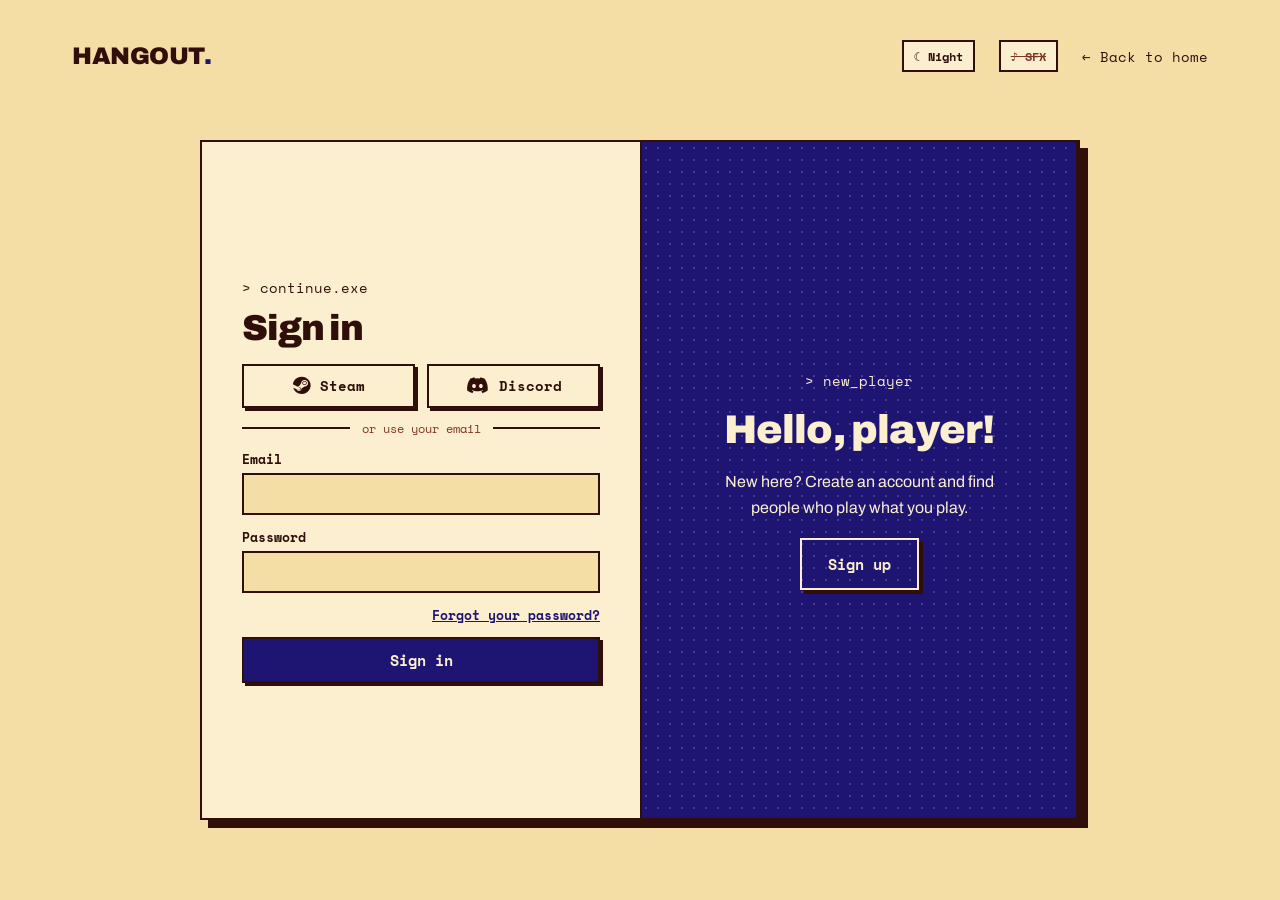
==== frontend/auth.html @ eedc788b "frontend adding avatars" ====
<!doctype html>
<html lang="en">

<head>
  <meta charset="utf-8">
  <meta name="viewport" content="width=device-width, initial-scale=1">
  <script src="js/theme-init.js"></script>
  <title>Log in · Hangout</title>
  <link rel="preconnect" href="https://fonts.googleapis.com">
  <link rel="preconnect" href="https://fonts.gstatic.com" crossorigin>
  <link rel="stylesheet"
    href="https://fonts.googleapis.com/css2?family=Archivo:wght@400;500;800;900&family=Space+Mono:wght@400;700&display=swap">
  <link rel="stylesheet" href="https://cdnjs.cloudflare.com/ajax/libs/font-awesome/6.4.2/css/all.min.css">
  <link rel="stylesheet" href="css/base.css">
  <link rel="stylesheet" href="css/components.css">
  <link rel="stylesheet" href="css/fx.css">
  <link rel="stylesheet" href="css/auth.css">
  <link rel="stylesheet" href="css/theme.css">
  <script src="js/fx.js" defer></script>
  <script src="js/auth.js" defer></script>
</head>

<body>
  <div class="page auth-page">

    <header class="site-header">
      <a href="index.html" class="logo">HANGOUT<span class="logo__dot">.</span></a>
      <nav class="site-nav">
        <a href="index.html" class="nav-link">← Back to home</a>
      </nav>
    </header>

    <main class="auth-main">
      <h1 class="visually-hidden">Log in or create a Hangout account</h1>

      <!-- is-loading stops the slide animation from playing when the page first opens -->
      <div class="auth is-loading" id="auth">

        <!-- ===== Sign up ===== -->
        <div class="auth__form-wrap auth__form-wrap--signup" id="signup-wrap" inert>
          <form class="auth-form" id="signup-form" novalidate>
            <p class="auth-form__label">&gt; new_player.exe</p>
            <h2 class="auth-form__title">Create account</h2>

            <div class="social">
              <button type="button" class="btn btn--social"
                data-message="Steam sign-in will work once the backend is connected.">
                <i class="fab fa-steam" aria-hidden="true"></i>Steam
              </button>
              <button type="button" class="btn btn--social"
                data-message="Discord sign-in will work once the backend is connected.">
                <i class="fab fa-discord" aria-hidden="true"></i>Discord
              </button>
            </div>

            <p class="auth-divider">or use your email</p>

            <div class="field">
              <label class="field__label" for="su-username">Username</label>
              <input class="field__input" id="su-username" name="username" type="text" autocomplete="username"
                data-rule="username" aria-describedby="su-username-error">
              <p class="field__error" id="su-username-error"></p>
            </div>

            <div class="field">
              <label class="field__label" for="su-email">Email</label>
              <input class="field__input" id="su-email" name="email" type="email" autocomplete="email" data-rule="email"
                aria-describedby="su-email-error">
              <p class="field__error" id="su-email-error"></p>
            </div>

            <div class="field">
              <label class="field__label" for="su-password">Password</label>
              <input class="field__input" id="su-password" name="password" type="password" autocomplete="new-password"
                data-rule="newPassword" aria-describedby="su-password-error">
              <p class="field__error" id="su-password-error"></p>
            </div>

            <div class="field">
              <label class="field__label" for="su-confirm">Confirm password</label>
              <input class="field__input" id="su-confirm" name="confirm" type="password" autocomplete="new-password"
                data-rule="confirmPassword" aria-describedby="su-confirm-error">
              <p class="field__error" id="su-confirm-error"></p>
            </div>

            <p class="form-status" role="status"></p>
            <button type="submit" class="btn btn--primary btn--block">Sign up</button>

            <!-- Only shown on phones, where the sliding panel is hidden -->
            <p class="auth-switch">Already have an account?
              <button type="button" class="link-btn" data-show="signin">Sign in</button>
            </p>
          </form>
        </div>

        <!-- ===== Sign in ===== -->
        <div class="auth__form-wrap auth__form-wrap--signin" id="signin-wrap">
          <form class="auth-form" id="signin-form" novalidate>
            <p class="auth-form__label">&gt; continue.exe</p>
            <h2 class="auth-form__title">Sign in</h2>

            <div class="social">
              <button type="button" class="btn btn--social"
                data-message="Steam sign-in will work once the backend is connected.">
                <i class="fab fa-steam" aria-hidden="true"></i>Steam
              </button>
              <button type="button" class="btn btn--social"
                data-message="Discord sign-in will work once the backend is connected.">
                <i class="fab fa-discord" aria-hidden="true"></i>Discord
              </button>
            </div>

            <p class="auth-divider">or use your email</p>

            <div class="field">
              <label class="field__label" for="si-email">Email</label>
              <input class="field__input" id="si-email" name="email" type="email" autocomplete="email" data-rule="email"
                aria-describedby="si-email-error">
              <p class="field__error" id="si-email-error"></p>
            </div>

            <div class="field">
              <label class="field__label" for="si-password">Password</label>
              <input class="field__input" id="si-password" name="password" type="password"
                autocomplete="current-password" data-rule="password" aria-describedby="si-password-error">
              <p class="field__error" id="si-password-error"></p>
            </div>

            <div class="auth-form__row">
              <button type="button" class="link-btn"
                data-message="Password reset will work once the backend is connected.">Forgot your password?</button>
            </div>

            <p class="form-status" role="status"></p>
            <button type="submit" class="btn btn--primary btn--block">Sign in</button>

            <p class="auth-switch">No account yet?
              <button type="button" class="link-btn" data-show="signup">Sign up</button>
            </p>
          </form>
        </div>

        <!-- ===== Sliding blue panel ===== -->
        <div class="auth__toggle-wrap">
          <div class="auth__toggle">
            <!-- Shown next to the SIGN UP form -->
            <div class="toggle-panel toggle-panel--left" id="panel-left" inert>
              <p class="toggle-panel__label">&gt; returning_player</p>
              <p class="toggle-panel__title">Welcome back<span class="blink">!</span></p>
              <p class="toggle-panel__text">Already have an account? Sign in and pick up where you left off.</p>
              <button type="button" class="btn btn--ghost" data-show="signin">Sign in</button>
            </div>

            <!-- Shown next to the SIGN IN form -->
            <div class="toggle-panel toggle-panel--right" id="panel-right">
              <p class="toggle-panel__label">&gt; new_player</p>
              <p class="toggle-panel__title">Hello, player<span class="blink">!</span></p>
              <p class="toggle-panel__text">New here? Create an account and find people who play what you play.</p>
              <button type="button" class="btn btn--ghost" data-show="signup">Sign up</button>
            </div>
          </div>
        </div>

      </div>
    </main>

  </div>
</body>

</html>
---- frontend/css/base.css ----
/* ===== Design tokens: change the look here, nowhere else ===== */
:root {
  /* ===== Parchment day (the default theme) ===== */
  --bg: #F5DDA6;            /* parchment page */
  --surface: #FBEFD0;       /* cards, boxes */
  --ink: #300F0A;           /* text, borders, hard shadows */
  --muted: #803520;         /* secondary text */
  --accent: #1E1573;        /* indigo: main buttons, links */
  --accent-hover: #A02018;  /* crimson */
  --yellow: #F0D71E;        /* gold highlights */
  --danger: #A02018;        /* errors */

  /* Text that sits ON a coloured fill */
  --on-ink: #FBEFD0;        /* on --ink or --accent backgrounds */
  --on-yellow: #300F0A;     /* on gold backgrounds */

  /* Diagonal stripe pattern, mixed from the ink colour */
  --hatch: color-mix(in srgb, var(--ink) 12%, transparent);

  --font-display: "Archivo", sans-serif;
  --font-mono: "Space Mono", monospace;

  --border: 2px solid var(--ink);
  --shadow-sm: 3px 3px 0 var(--ink);
  --shadow-md: 4px 4px 0 var(--ink);
  --shadow-lg: 8px 8px 0 var(--ink);

  --page-max: 1280px;
  --page-pad: 72px;
}

/* ===== Reset ===== */
*, *::before, *::after { box-sizing: border-box; }

body {
  margin: 0;
  background: var(--bg);
  color: var(--ink);
  font-family: var(--font-display);
  -webkit-font-smoothing: antialiased;
}

h1, h2, h3, p, figure, blockquote { margin: 0; }
ul, ol { margin: 0; padding: 0; list-style: none; }

a { color: var(--accent); }
a:hover { color: var(--accent-hover); }

/* Visible keyboard focus everywhere */
:focus-visible {
  outline: 3px solid var(--accent);
  outline-offset: 3px;
}

/* Hidden visually but still read by screen readers */
.visually-hidden {
  position: absolute;
  width: 1px;
  height: 1px;
  overflow: hidden;
  clip: rect(0 0 0 0);
  white-space: nowrap;
}

/* Shared retro blink, used by several components */
@keyframes blink {
  50% { opacity: 0; }
}

/* Turn off animation for people who ask for less motion */
@media (prefers-reduced-motion: reduce) {
  *, *::before, *::after {
    animation-duration: 0.001ms !important;
    animation-iteration-count: 1 !important;
    transition-duration: 0.001ms !important;
  }
}

/* The hidden attribute must win over display: flex / grid below.
   (You can move this line into base.css so every page gets it.) */
[hidden] { display: none !important; }
---- frontend/css/components.css ----
/* ===== Page layout ===== */
.page {
  max-width: var(--page-max);
  margin: 0 auto;
  padding: 40px var(--page-pad) 64px;
  display: flex;
  flex-direction: column;
  gap: 52px;
}

/* ===== Header ===== */
.site-header {
  display: flex;
  justify-content: space-between;
  align-items: center;
}

.logo {
  font-weight: 900;
  font-size: 24px;
  letter-spacing: -0.02em;
  color: var(--ink);
  text-decoration: none;
}
.logo:hover { color: var(--ink); }
.logo__dot { color: var(--accent); }

.site-nav {
  display: flex;
  align-items: center;
  gap: 24px;
}

.nav-link {
  font-family: var(--font-mono);
  font-size: 14px;
  color: var(--ink);
  text-decoration: none;
}
.nav-link:hover { text-decoration: underline; color: var(--ink); }

/* ===== Buttons ===== */
.btn {
  display: inline-flex;
  align-items: center;
  justify-content: center;
  height: 52px;
  padding: 0 26px;
  border: var(--border);
  box-shadow: var(--shadow-md);
  font-family: var(--font-mono);
  font-size: 15px;
  text-decoration: none;
  cursor: pointer;
  transition: transform 80ms ease, box-shadow 80ms ease;
}

/* The "press": move the button by the same amount the shadow shrinks */
.btn:hover {
  transform: translate(2px, 2px);
  box-shadow: 2px 2px 0 var(--ink);
}
.btn:active {
  transform: translate(4px, 4px);
  box-shadow: 0 0 0 var(--ink);
}

.btn--primary { background: var(--accent); color: var(--on-ink); font-weight: 700; }
.btn--primary:hover { color: var(--on-ink); }

.btn--secondary { background: var(--surface); color: var(--ink); }
.btn--secondary:hover { color: var(--ink); }

.btn--sm {
  height: 44px;
  padding: 0 20px;
  font-size: 14px;
  box-shadow: var(--shadow-sm);
}
.btn--sm:hover { transform: translate(1px, 1px); box-shadow: 2px 2px 0 var(--ink); }
.btn--sm:active { transform: translate(3px, 3px); box-shadow: 0 0 0 var(--ink); }

.btn--block { width: 100%; height: 46px; box-shadow: var(--shadow-sm); }
.btn--block:hover { transform: translate(1px, 1px); box-shadow: 2px 2px 0 var(--ink); }
.btn--block:active { transform: translate(3px, 3px); box-shadow: 0 0 0 var(--ink); }

/* ===== Hero ===== */
.hero {
  display: grid;
  grid-template-columns: repeat(2, minmax(0, 1fr));
  gap: 64px;
  align-items: center;
}

.hero__text {
  display: flex;
  flex-direction: column;
  gap: 24px;
}

.terminal-line {
  font-family: var(--font-mono);
  font-size: 14px;
}

.hero__title {
  font-weight: 900;
  font-size: 68px;
  line-height: 0.98;
  letter-spacing: -0.03em;
}

.hero__lead {
  max-width: 480px;
  font-size: 18px;
  line-height: 1.6;
  color: var(--muted);
}

.hero__actions {
  display: flex;
  flex-wrap: wrap;
  gap: 16px;
  margin-top: 8px;
}

/* ===== Carousel ===== */
.carousel {
  display: flex;
  flex-direction: column;
  gap: 20px;
}

/* All slides sit in the same grid cell, stacked on top of each other.
   Only the active one is visible, so looping never "rewinds". */
.carousel__viewport {
  display: grid;
  min-height: 380px;
  overflow: hidden;
  background: var(--surface);
  border: var(--border);
  box-shadow: var(--shadow-lg);
}

.slide {
  grid-area: 1 / 1;
  padding: 28px;
  display: flex;
  flex-direction: column;
  justify-content: center;
  gap: 18px;
  visibility: hidden;
  opacity: 0;
}

.slide.is-active {
  visibility: visible;
  opacity: 1;
}

/* steps(4) makes the slide-in chunky, like an old game */
.slide.enter-right { animation: enter-right 240ms steps(4) both; }
.slide.enter-left  { animation: enter-left 240ms steps(4) both; }

@keyframes enter-right {
  from { transform: translateX(32px); opacity: 0; }
  to   { transform: none; opacity: 1; }
}
@keyframes enter-left {
  from { transform: translateX(-32px); opacity: 0; }
  to   { transform: none; opacity: 1; }
}

.slide__label,
.slide__caption {
  font-family: var(--font-mono);
  font-size: 14px;
}

.slide__caption {
  text-align: center;
  font-weight: 700;
  letter-spacing: 0.1em;
}

.carousel__controls {
  display: flex;
  align-items: center;
  justify-content: space-between;
}

.carousel__arrow {
  width: 52px;
  padding: 0;
}

.carousel__counter {
  font-family: var(--font-mono);
  font-weight: 700;
  font-size: 14px;
}

.icon {
  width: 16px;
  height: 16px;
  fill: currentColor;
  shape-rendering: crispEdges;
}
.icon--flip { transform: scaleX(-1); }

/* ===== Slide 1: pixel scene ===== */
.scene {
  display: block;
  width: 100%;
  height: auto;
  shape-rendering: crispEdges; /* keeps the "pixels" sharp */
}

.px-ink    { fill: var(--ink); }
.px-white  { fill: var(--surface); }
.px-accent { fill: var(--accent); }
.px-yellow { fill: var(--yellow); }
.px-cream  { fill: var(--bg); }

.blink { animation: blink 1s steps(1) infinite; }
.blink--late { animation-delay: 0.5s; }

.float { animation: float 1.6s steps(2) infinite alternate; }
.float--late { animation-delay: 0.8s; }

@keyframes float {
  to { transform: translateY(-2px); }
}

/* ===== Slide 2: profile preview ===== */
.preview__head {
  display: flex;
  align-items: center;
  gap: 16px;
}

.avatar {
  width: 56px;
  height: 56px;
  flex-shrink: 0;
  display: flex;
  align-items: center;
  justify-content: center;
  font-weight: 900;
  font-size: 20px;
}

.avatar--empty {
  background: var(--bg);
  border: 2px dashed var(--ink);
}

.preview__who {
  display: flex;
  flex-direction: column;
  gap: 4px;
}

.preview__name { font-weight: 800; font-size: 19px; }

.preview__meta {
  font-family: var(--font-mono);
  font-size: 13px;
  color: var(--muted);
}

.game-list {
  display: flex;
  flex-direction: column;
  gap: 12px;
  font-family: var(--font-mono);
  font-size: 14px;
}

.game {
  display: flex;
  flex-direction: column;
  gap: 6px;
}

.game__row {
  display: flex;
  justify-content: space-between;
  color: var(--muted);
}

.bar {
  height: 16px;
  border: var(--border);
  background: var(--surface);
}

/* ===== Slide 3: quote as a game dialogue box ===== */
.dialogue {
  position: relative;
  padding: 36px 28px 40px;
  background: var(--ink);
  color: var(--surface);
  /* double pixel frame: white line inside the dark box */
  box-shadow: inset 0 0 0 4px var(--ink), inset 0 0 0 6px var(--surface);
}

.dialogue__speaker {
  position: absolute;
  top: -14px;
  left: 20px;
  padding: 4px 10px;
  background: var(--yellow);
  color: var(--ink);
  border: var(--border);
  font-family: var(--font-mono);
  font-weight: 700;
  font-size: 13px;
}

.dialogue__text {
  font-family: var(--font-mono);
  font-weight: 700;
  font-size: 22px;
  line-height: 1.5;
}

.cursor {
  display: inline-block;
  width: 0.6em;
  height: 1.1em;
  margin-left: 4px;
  vertical-align: text-bottom;
  background: var(--yellow);
  animation: blink 1s steps(1) infinite;
}

.dialogue__next {
  position: absolute;
  right: 18px;
  bottom: 12px;
  color: var(--yellow);
  font-size: 14px;
  animation: blink 1s steps(1) infinite;
}

/* ===== How it works ===== */
.steps {
  padding-top: 80px;               /* room for a running sprite later */
  padding-bottom: 24px;
  border-bottom: var(--border);    /* the "ground" line */
}

.steps__list {
  display: grid;
  grid-template-columns: repeat(3, minmax(0, 1fr));
  gap: 20px;
  font-family: var(--font-mono);
  font-size: 14px;
}

.step {
  display: flex;
  align-items: center;
  gap: 10px;
  padding: 14px 16px;
  border: var(--border);
  background: var(--surface);
}

.step__num { color: var(--accent); }

/* ===== Smaller screens ===== */
@media (max-width: 960px) {
  :root { --page-pad: 32px; }

  .hero { grid-template-columns: minmax(0, 1fr); gap: 40px; }
  .hero__title { font-size: 52px; }
}

@media (max-width: 640px) {
  :root { --page-pad: 16px; }

  .page { padding-top: 24px; gap: 40px; }
  .hero__title { font-size: 40px; }
  .steps__list { grid-template-columns: minmax(0, 1fr); }
  .site-nav { gap: 16px; }
  .carousel__viewport { min-height: 340px; }
  .dialogue__text { font-size: 18px; }
}

/* ===== Empty states ===== */
.empty-state {
  padding: 32px 24px;
  border: 2px dashed var(--ink);
  text-align: center;
  font-family: var(--font-mono);
  font-size: 14px;
  color: var(--muted);
}

/* A button that has been "used", like a sent friend request */
.btn:disabled,
.btn:disabled:hover {
  cursor: default;
  transform: translate(3px, 3px);
  box-shadow: 0 0 0 var(--ink);
  background: var(--surface);
  color: var(--muted);
}

/* ===== Logged-in header avatar ===== */
.nav-avatar {
  width: 36px;
  height: 36px;
  display: flex;
  align-items: center;
  justify-content: center;
  overflow: hidden;
  background: var(--yellow);
  border: var(--border);
  color: var(--ink);
  font-weight: 900;
  font-size: 14px;
  text-decoration: none;
}
.nav-avatar:hover { color: var(--ink); box-shadow: var(--shadow-sm); }

.nav-avatar img,
.profile-avatar img,
.friend-card__avatar img {
  width: 100%;
  height: 100%;
  object-fit: cover;
}

/* ===== Header: active link + account menu ===== */
.nav-link--active {
  font-weight: 700;
  text-decoration: underline;
  text-decoration-thickness: 2px;
  text-underline-offset: 6px;
}

.account { position: relative; }

.account__button {
  display: flex;
  align-items: center;
  gap: 6px;
  padding: 0;
  border: none;
  background: none;
  color: var(--ink);
  font-family: var(--font-mono);
  font-size: 12px;
  cursor: pointer;
}
.account__button:hover .nav-avatar { box-shadow: var(--shadow-sm); }

.account__menu {
  position: absolute;
  top: calc(100% + 10px);
  right: 0;
  z-index: 10;
  min-width: 180px;
  background: var(--surface);
  border: var(--border);
  box-shadow: var(--shadow-md);
}

.account__menu a {
  display: block;
  padding: 12px 16px;
  color: var(--ink);
  font-family: var(--font-mono);
  font-size: 14px;
  text-decoration: none;
}
.account__menu li + li a { border-top: var(--border); }
.account__menu a:hover { background: var(--yellow); color: var(--ink); }

/* ===== Animated pixel avatars (utils.js sets the image and frame count) ===== */
.has-sprite {
  image-rendering: pixelated; /* keep pixels sharp when scaled up */
  animation: sprite-idle 800ms steps(var(--frames, 4), jump-none) infinite;
}

/* jump-none makes the steps land exactly on each frame:
   with 4 frames → 0%, 33%, 66%, 100% */
@keyframes sprite-idle {
  from { background-position: 0% 0; }
  to   { background-position: 100% 0; }
}
---- frontend/css/fx.css ----
/* ============================================================
   Hangout FX: page transitions, scroll-in, sound toggle, toasts
   ============================================================ */

/* ===== Pixel page transitions =====
   Pure CSS. Works in Chrome and Edge on http:// pages (not file://).
   Browsers that don't support it just change pages normally. */
@media (prefers-reduced-motion: no-preference) {
  @view-transition {
    navigation: auto;
  }

  ::view-transition-old(root) {
    animation: fx-page-out 200ms steps(4) both;
  }

  ::view-transition-new(root) {
    animation: fx-page-in 360ms steps(8) both;
  }
}

@keyframes fx-page-out {
  to { opacity: 0; }
}

/* The new page is revealed left to right in 8 chunky steps */
@keyframes fx-page-in {
  from { clip-path: inset(0 100% 0 0); }
  to   { clip-path: inset(0 0 0 0); }
}

/* ===== Scroll-in animations =====
   fx.js adds .fx-reveal to <html> and .reveal to each section.
   Without JS, nothing is hidden. */
.fx-reveal .reveal {
  opacity: 0;
  transform: translateY(16px);
  transition: opacity 320ms steps(4), transform 320ms steps(4);
}

.fx-reveal .reveal.is-revealed {
  opacity: 1;
  transform: none;
}

/* ===== Sound toggle (fx.js adds it to every header) ===== */
.sound-toggle {
  height: 32px;
  padding: 0 10px;
  border: var(--border);
  background: var(--surface);
  color: var(--muted);
  font-family: var(--font-mono);
  font-weight: 700;
  font-size: 12px;
  text-decoration: line-through;
  cursor: pointer;
}

.sound-toggle[aria-pressed="true"] {
  background: var(--yellow);
  color: var(--ink);
  text-decoration: none;
}

/* ===== Toasts ===== */
.toast-stack {
  position: fixed;
  right: 20px;
  bottom: 20px;
  z-index: 50;
  max-width: min(360px, calc(100vw - 40px));
  display: flex;
  flex-direction: column;
  gap: 12px;
  pointer-events: none;
}

.toast {
  padding: 14px 16px;
  display: flex;
  align-items: center;
  gap: 14px;
  background: var(--ink);
  color: var(--on-ink);
  border: 2px solid var(--ink);
  box-shadow: 4px 4px 0 var(--yellow);
  animation: fx-toast-in 280ms steps(4) both;
}

.toast.is-leaving {
  animation: fx-toast-out 200ms steps(3) both;
}

@keyframes fx-toast-in {
  from { transform: translateX(120%); }
  to   { transform: none; }
}

@keyframes fx-toast-out {
  to { transform: translateX(120%); opacity: 0; }
}

.toast__icon {
  width: 40px;
  height: 40px;
  flex-shrink: 0;
  display: flex;
  align-items: center;
  justify-content: center;
  background: var(--yellow);
  color: var(--ink);
  font-weight: 900;
  font-size: 20px;
}

.toast__body {
  display: flex;
  flex-direction: column;
  gap: 2px;
}

.toast__title {
  font-family: var(--font-mono);
  font-size: 11px;
  letter-spacing: 0.1em;
  text-transform: uppercase;
  color: var(--yellow);
}

.toast__text {
  font-weight: 800;
  font-size: 15px;
}
---- frontend/css/auth.css ----
/* Only the auth page needs a "danger" colour for now */


/* ===== Page ===== */
.auth-page {
  min-height: 100vh;
}

.auth-main {
  flex-grow: 1;
  display: flex;
  align-items: center;
  justify-content: center;
}

/* ===== The box ===== */
.auth {
  --slide: 480ms steps(8); /* chunky retro slide */
  position: relative;
  width: 880px;
  max-width: 100%;
  min-height: 680px;
  overflow: hidden;
  background: var(--surface);
  border: var(--border);
  box-shadow: var(--shadow-lg);
}

/* No sliding while the page first loads (e.g. opening auth.html#signup) */
.auth.is-loading,
.auth.is-loading * {
  transition: none !important;
}

/* ===== The two forms (both sit on the left half) ===== */
.auth__form-wrap {
  position: absolute;
  top: 0;
  left: 0;
  width: 50%;
  height: 100%;
  background: var(--surface);
  transition: transform var(--slide), opacity var(--slide);
}

.auth__form-wrap--signin { z-index: 2; }
.auth.is-signup .auth__form-wrap--signin { transform: translateX(100%); }

.auth__form-wrap--signup { z-index: 1; opacity: 0; }
.auth.is-signup .auth__form-wrap--signup {
  transform: translateX(100%);
  opacity: 1;
  z-index: 5;
  animation: auth-swap 480ms steps(8);
}

/* Sign-up form stays hidden until it's halfway across, then pops on top */
@keyframes auth-swap {
  0%, 49.99% { opacity: 0; z-index: 1; }
  50%, 100%  { opacity: 1; z-index: 5; }
}

/* ===== Form contents ===== */
.auth-form {
  height: 100%;
  padding: 36px 40px;
  display: flex;
  flex-direction: column;
  justify-content: center;
  gap: 12px;
}

.auth-form__label {
  font-family: var(--font-mono);
  font-size: 14px;
}

.auth-form__title {
  font-weight: 900;
  font-size: 36px;
  line-height: 1.05;
  letter-spacing: -0.02em;
  margin-bottom: 4px;
}

.auth-form__row {
  display: flex;
  justify-content: flex-end;
}

/* Social buttons */
.social {
  display: grid;
  grid-template-columns: repeat(2, minmax(0, 1fr));
  gap: 12px;
}

.btn--social {
  height: 44px;
  padding: 0 12px;
  gap: 10px;
  background: var(--surface);
  color: var(--ink);
  font-weight: 700;
  font-size: 14px;
  box-shadow: var(--shadow-sm);
}
.btn--social:hover  { transform: translate(1px, 1px); color: var(--ink); }
.btn--social:active { transform: translate(3px, 3px); }
.btn--social i { font-size: 18px; }

/* "—— or use your email ——" */
.auth-divider {
  display: flex;
  align-items: center;
  gap: 12px;
  font-family: var(--font-mono);
  font-size: 12px;
  color: var(--muted);
}
.auth-divider::before,
.auth-divider::after {
  content: "";
  flex-grow: 1;
  height: 2px;
  background: var(--ink);
}

/* Fields */
.field {
  display: flex;
  flex-direction: column;
  gap: 4px;
}

.field__label {
  font-family: var(--font-mono);
  font-weight: 700;
  font-size: 13px;
}

.field__input {
  height: 42px;
  padding: 0 12px;
  border: var(--border);
  background: var(--bg);
  color: var(--ink);
  font: 15px var(--font-display);
}

.field__input:focus {
  outline: none;
  background: var(--surface);
  box-shadow: 3px 3px 0 var(--accent);
}

.field__input[aria-invalid="true"] {
  border-color: var(--danger);
  box-shadow: 3px 3px 0 var(--danger);
}

.field__error {
  font-family: var(--font-mono);
  font-size: 12px;
  color: var(--danger);
}
.field__error:empty { display: none; }

/* Info message, e.g. "Steam sign-in will work once..." */
.form-status {
  padding: 10px 12px;
  border: var(--border);
  background: var(--yellow);
  font-family: var(--font-mono);
  font-size: 13px;
}
.form-status:empty { display: none; }

/* Button that looks like a link */
.link-btn {
  padding: 0;
  border: none;
  background: none;
  color: var(--accent);
  font-family: var(--font-mono);
  font-weight: 700;
  font-size: 13px;
  text-decoration: underline;
  cursor: pointer;
}
.link-btn:hover { color: var(--accent-hover); }

/* Phone-only "Sign in / Sign up" switch */
.auth-switch {
  display: none;
  text-align: center;
  font-family: var(--font-mono);
  font-size: 13px;
}

/* ===== Sliding blue panel ===== */
.auth__toggle-wrap {
  position: absolute;
  top: 0;
  left: 50%;
  width: 50%;
  height: 100%;
  overflow: hidden;
  z-index: 100;
  border-left: var(--border);
  border-right: var(--border);
  transition: transform var(--slide);
}
.auth.is-signup .auth__toggle-wrap { transform: translateX(-100%); }

.auth__toggle {
  position: relative;
  left: -100%;
  width: 200%;
  height: 100%;
  background-color: var(--accent);
  /* faint pixel dot grid */
  background-image: radial-gradient(rgba(255, 255, 255, 0.18) 1px, transparent 1px);
  background-size: 12px 12px;
  color: var(--on-ink);
  transition: transform var(--slide);
}
.auth.is-signup .auth__toggle { transform: translateX(50%); }

.toggle-panel {
  position: absolute;
  top: 0;
  width: 50%;
  height: 100%;
  padding: 0 44px;
  display: flex;
  flex-direction: column;
  align-items: center;
  justify-content: center;
  gap: 18px;
  text-align: center;
  transition: transform var(--slide);
}

.toggle-panel--left { transform: translateX(-200%); }
.auth.is-signup .toggle-panel--left { transform: none; }

.toggle-panel--right { right: 0; }
.auth.is-signup .toggle-panel--right { transform: translateX(200%); }

.toggle-panel__label {
  font-family: var(--font-mono);
  font-size: 14px;
}

.toggle-panel__title {
  font-weight: 900;
  font-size: 40px;
  line-height: 1.05;
  letter-spacing: -0.02em;
}

.toggle-panel__text {
  max-width: 300px;
  font-size: 16px;
  line-height: 1.6;
}

.btn--ghost {
  background: transparent;
  color: var(--on-ink);
  border-color: var(--on-ink);
  font-weight: 700;
}
.btn--ghost:hover { color: var(--on-ink); }

/* ===== Phones: no sliding, just show one form at a time ===== */
@media (max-width: 760px) {
  .auth { min-height: 0; }

  .auth__toggle-wrap { display: none; }

  .auth .auth__form-wrap,
  .auth.is-signup .auth__form-wrap {
    position: static;
    width: 100%;
    height: auto;
    opacity: 1;
    transform: none;
    animation: none;
  }

  .auth .auth__form-wrap--signup,
  .auth.is-signup .auth__form-wrap--signin { display: none; }

  .auth.is-signup .auth__form-wrap--signup { display: block; }

  .auth-form { padding: 28px 20px; }
  .auth-form__title { font-size: 30px; }
  .auth-switch { display: block; }
}
---- frontend/css/theme.css ----
/* ============================================================
   Themes: Parchment day (default, in base.css) + Guild night
   ============================================================ */

/* ===== Guild night: same variable names, new values ===== */
html[data-theme="night"] {
  color-scheme: dark; /* scrollbars and dropdown menus go dark too */

  --bg: #120C2C;
  --surface: #1E1747;
  --ink: #F5DDA6;
  --muted: #C9B8E8;
  --accent: #6DE6F2;
  --accent-hover: #F0D71E;
  --yellow: #F0D71E;
  --danger: #EF692F;

  --on-ink: #120C2C;
  --on-yellow: #120C2C;
}

html[data-theme="day"] {
  color-scheme: light;
}

/* A faint starfield behind night pages */
html[data-theme="night"] body {
  background-image:
    radial-gradient(color-mix(in srgb, var(--ink) 35%, transparent) 1px, transparent 1px),
    radial-gradient(color-mix(in srgb, var(--accent) 35%, transparent) 1px, transparent 1px);
  background-size: 48px 48px, 72px 72px;
  background-position: 0 0, 24px 30px;
}

/* ===== Text on gold stays dark in BOTH themes =====
   In night mode --ink turns light, so anything sitting on a gold
   fill needs its own dark text colour. */
.nav-avatar,
.mini-avatar,
.profile-avatar,
.friend-card__avatar,
.requests,
.profile-status,
.form-status,
.dialogue__speaker,
.toast__icon,
.sound-toggle[aria-pressed="true"],
.theme-toggle[aria-pressed="true"],
.setup-step.is-current,
.account__menu a:hover,
.settings-nav a:hover,
.online-row[data-state="looking-to-play"] .online-row__link,
.online-row[data-state="looking-to-play"] .online-row__status {
  color: var(--on-yellow);
}

.setup-step.is-current .setup-step__num {
  color: var(--on-yellow);
  border-color: var(--on-yellow);
}

/* Settings switches: the knob stays visible on gold */
.toggle__input:checked::before {
  background: var(--on-yellow);
}

/* ===== Night-only touch-ups ===== */
html[data-theme="night"] .rec__badge {
  background: var(--yellow);
  color: var(--on-yellow);
}

html[data-theme="night"] .toast__title,
html[data-theme="night"] .dialogue__next {
  color: var(--on-ink);
}

html[data-theme="night"] .cursor {
  background: var(--on-ink);
}

/* ===== The ☾ Night button (fx.js adds it to every header) ===== */
.theme-toggle {
  height: 32px;
  padding: 0 10px;
  border: var(--border);
  background: var(--surface);
  color: var(--ink);
  font-family: var(--font-mono);
  font-weight: 700;
  font-size: 12px;
  cursor: pointer;
}

.theme-toggle[aria-pressed="true"] {
  background: var(--yellow);
}
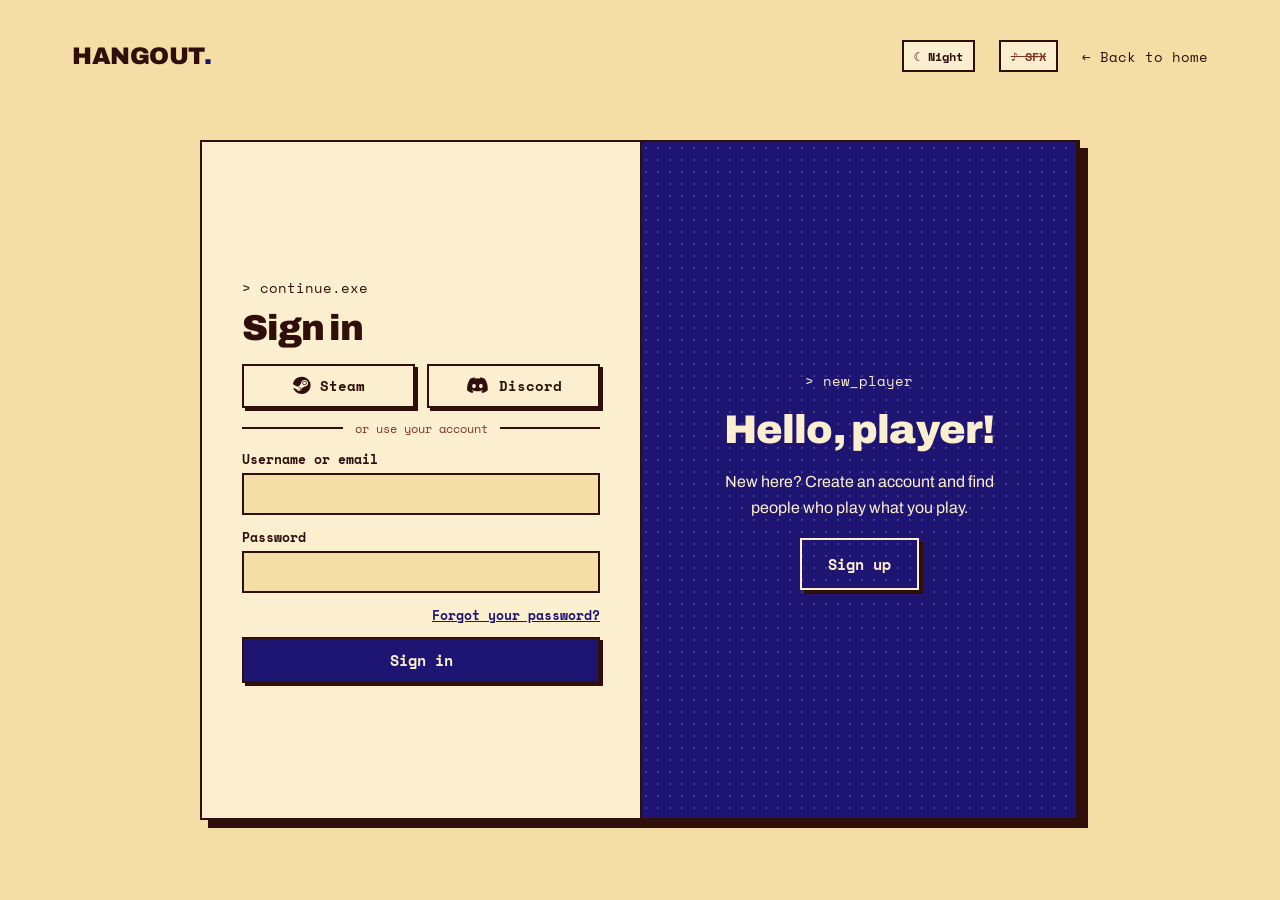
==== commit f14259ab: "Email verification banner , sign in with username or email" ====
--- a/frontend/auth.html
+++ b/frontend/auth.html
@@ -110,13 +110,13 @@
               </button>
             </div>
 
-            <p class="auth-divider">or use your email</p>
+            <p class="auth-divider">or use your account</p>
 
             <div class="field">
-              <label class="field__label" for="si-email">Email</label>
-              <input class="field__input" id="si-email" name="email" type="email" autocomplete="email" data-rule="email"
-                aria-describedby="si-email-error">
-              <p class="field__error" id="si-email-error"></p>
+              <label class="field__label" for="si-login">Username or email</label>
+              <input class="field__input" id="si-login" name="login" type="text" autocomplete="username"
+                spellcheck="false" data-rule="login" aria-describedby="si-login-error">
+              <p class="field__error" id="si-login-error"></p>
             </div>
 
             <div class="field">
--- a/frontend/css/components.css
+++ b/frontend/css/components.css
@@ -491,4 +491,36 @@
 @keyframes sprite-idle {
   from { background-position: 0% 0; }
   to   { background-position: 100% 0; }
-}+}
+
+/* ===== "Verify your email" banner ===== */
+.verify-banner {
+  display: flex;
+  flex-wrap: wrap;
+  align-items: center;
+  gap: 12px 16px;
+  padding: 10px 12px 10px 16px;
+  border: var(--border);
+  background: var(--yellow);
+  color: var(--on-yellow);
+  font-family: var(--font-mono);
+  font-size: 13px;
+}
+
+.verify-banner__text {
+  flex-grow: 1;
+  font-weight: 700;
+}
+
+.verify-banner__btn {
+  height: 36px;
+  padding: 0 14px;
+  border: none;
+  background: var(--on-yellow);
+  color: var(--yellow);
+  font-family: var(--font-mono);
+  font-weight: 700;
+  font-size: 13px;
+  cursor: pointer;
+}
+.verify-banner__btn:disabled { opacity: 0.6; cursor: default; }
